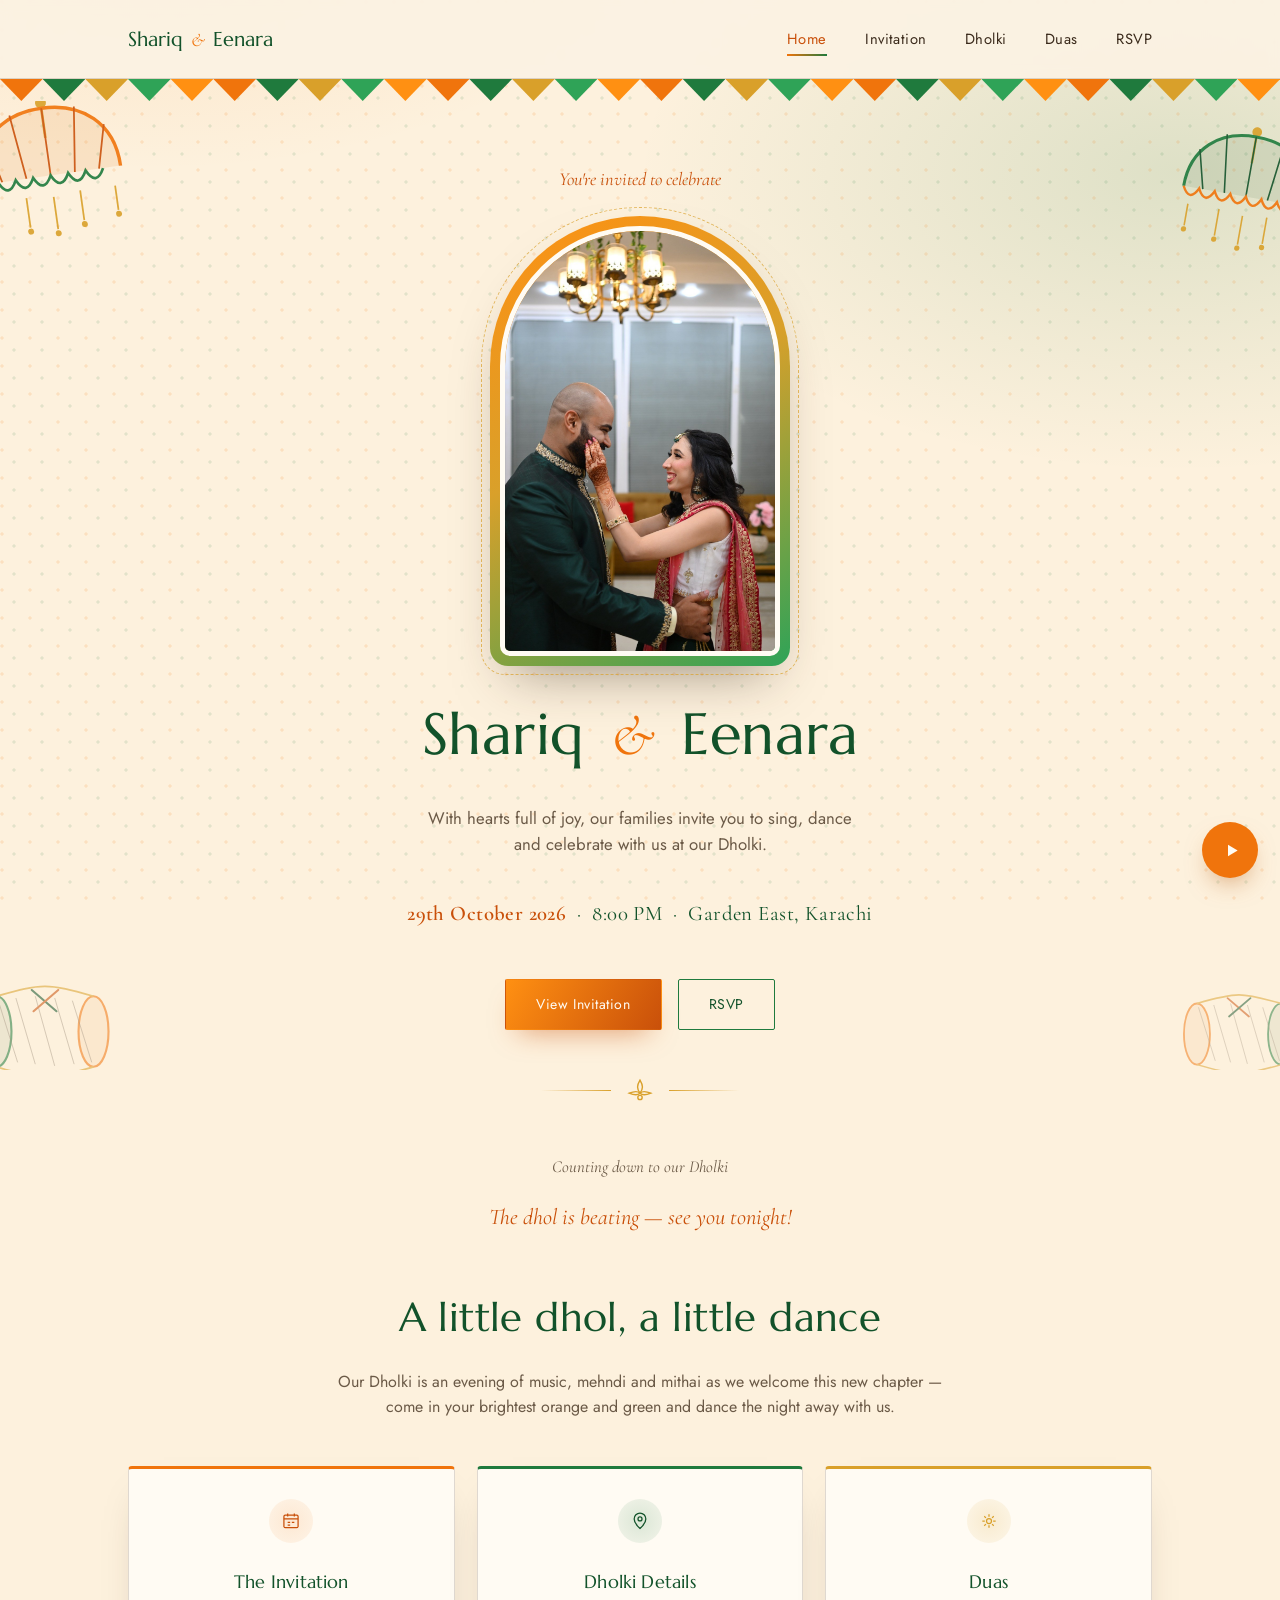
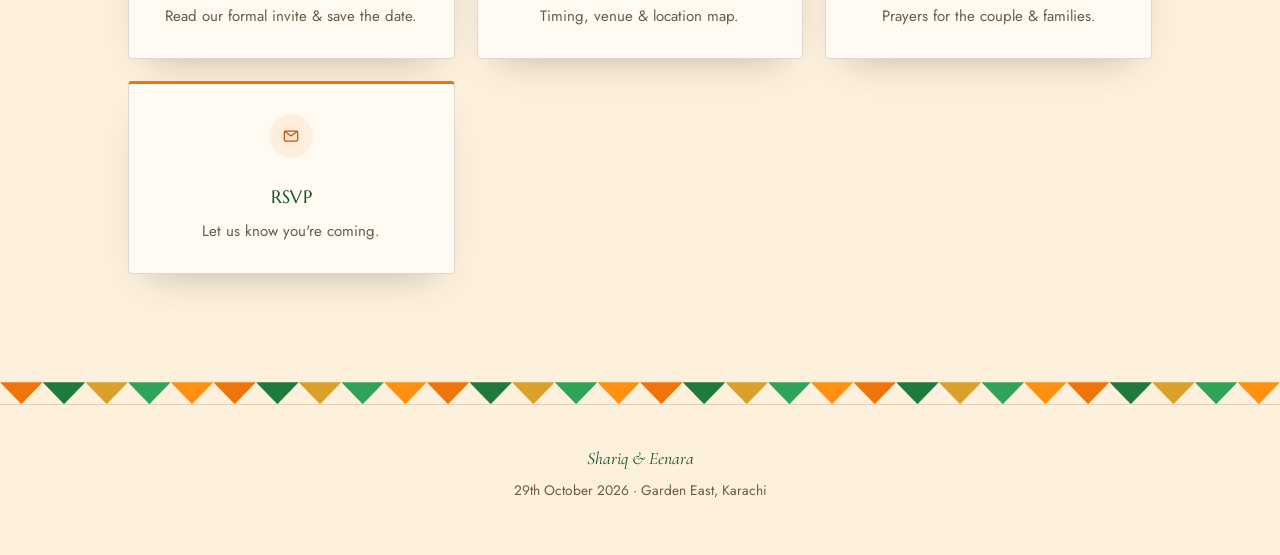
==== index.html @ 554d9900 "Add files via upload" ====
<!DOCTYPE html>
<html lang="en">
<head>
<meta charset="UTF-8">
<meta name="viewport" content="width=device-width, initial-scale=1.0">
<title>Shariq &amp; Eenara — Dholki</title>
<meta name="description" content="Join us for the Dholki of Shariq &amp; Eenara — 29th October 2026, Karachi.">
<link rel="stylesheet" href="css/style.css">
</head>
<body>
<div class="bg-texture"></div>

<header class="site-header">
  <div class="container">
    <a href="index.html" class="brand">Shariq <span class="amp">&amp;</span> Eenara</a>
    <nav>
      <ul class="nav-links" id="navLinks">
        <li><a href="index.html">Home</a></li>
        <li><a href="invitation.html">Invitation</a></li>
        <li><a href="dholki.html">Dholki</a></li>
        <li><a href="duas.html">Duas</a></li>
        <li><a href="rsvp.html">RSVP</a></li>
      </ul>
    </nav>
    <button class="nav-toggle" aria-label="Open menu" aria-expanded="false"><span></span><span></span><span></span></button>
  </div>
</header>
<div class="bunting" aria-hidden="true"></div>
<div class="nav-scrim"></div>

<section class="hero">
  <div class="container">

    <svg class="hero-motif umbrella-l" viewBox="0 0 140 170" fill="none" xmlns="http://www.w3.org/2000/svg" aria-hidden="true">
      <line x1="70" y1="10" x2="70" y2="34" stroke="var(--gold)" stroke-width="2"/>
      <circle cx="70" cy="8" r="4" fill="var(--gold)"/>
      <path d="M18 62 C18 30 40 12 70 12 C100 12 122 30 122 62" stroke="var(--marigold)" stroke-width="2.5" fill="rgba(224,123,28,0.14)"/>
      <path d="M70 12 L70 62 M46 14 L52 62 M94 14 L88 62 M26 30 L34 62 M114 30 L106 62" stroke="var(--marigold-deep)" stroke-width="1.3"/>
      <path d="M18 62 q6.5 13 13 0 q6.5 13 13 0 q6.5 13 13 0 q6.5 13 13 0 q6.5 13 13 0 q6.5 13 13 0 q6.5 13 13 0" stroke="var(--mehndi)" stroke-width="2" fill="none"/>
      <line x1="24" y1="76" x2="24" y2="94" stroke="var(--gold)" stroke-width="1.3"/><circle cx="24" cy="97" r="2.2" fill="var(--gold)"/>
      <line x1="50" y1="76" x2="50" y2="98" stroke="var(--gold)" stroke-width="1.3"/><circle cx="50" cy="101" r="2.2" fill="var(--gold)"/>
      <line x1="70" y1="78" x2="70" y2="102" stroke="var(--gold)" stroke-width="1.3"/><circle cx="70" cy="105" r="2.2" fill="var(--gold)"/>
      <line x1="90" y1="76" x2="90" y2="98" stroke="var(--gold)" stroke-width="1.3"/><circle cx="90" cy="101" r="2.2" fill="var(--gold)"/>
      <line x1="116" y1="76" x2="116" y2="94" stroke="var(--gold)" stroke-width="1.3"/><circle cx="116" cy="97" r="2.2" fill="var(--gold)"/>
    </svg>

    <svg class="hero-motif umbrella-r" viewBox="0 0 140 170" fill="none" xmlns="http://www.w3.org/2000/svg" aria-hidden="true">
      <line x1="70" y1="10" x2="70" y2="34" stroke="var(--gold)" stroke-width="2"/>
      <circle cx="70" cy="8" r="4" fill="var(--gold)"/>
      <path d="M18 62 C18 30 40 12 70 12 C100 12 122 30 122 62" stroke="var(--mehndi)" stroke-width="2.5" fill="rgba(55,98,58,0.12)"/>
      <path d="M70 12 L70 62 M46 14 L52 62 M94 14 L88 62 M26 30 L34 62 M114 30 L106 62" stroke="var(--mehndi-deep)" stroke-width="1.3"/>
      <path d="M18 62 q6.5 13 13 0 q6.5 13 13 0 q6.5 13 13 0 q6.5 13 13 0 q6.5 13 13 0 q6.5 13 13 0 q6.5 13 13 0" stroke="var(--marigold)" stroke-width="2" fill="none"/>
      <line x1="24" y1="76" x2="24" y2="94" stroke="var(--gold)" stroke-width="1.3"/><circle cx="24" cy="97" r="2.2" fill="var(--gold)"/>
      <line x1="50" y1="76" x2="50" y2="98" stroke="var(--gold)" stroke-width="1.3"/><circle cx="50" cy="101" r="2.2" fill="var(--gold)"/>
      <line x1="70" y1="78" x2="70" y2="102" stroke="var(--gold)" stroke-width="1.3"/><circle cx="70" cy="105" r="2.2" fill="var(--gold)"/>
      <line x1="90" y1="76" x2="90" y2="98" stroke="var(--gold)" stroke-width="1.3"/><circle cx="90" cy="101" r="2.2" fill="var(--gold)"/>
      <line x1="116" y1="76" x2="116" y2="94" stroke="var(--gold)" stroke-width="1.3"/><circle cx="116" cy="97" r="2.2" fill="var(--gold)"/>
    </svg>

    <svg class="hero-motif dhol-l" viewBox="0 0 170 110" fill="none" xmlns="http://www.w3.org/2000/svg" aria-hidden="true">
      <ellipse cx="30" cy="55" rx="17" ry="40" fill="rgba(55,98,58,0.14)" stroke="var(--mehndi)" stroke-width="2.4"/>
      <ellipse cx="140" cy="55" rx="17" ry="40" fill="rgba(224,123,28,0.14)" stroke="var(--marigold)" stroke-width="2.4"/>
      <path d="M30 15 C 82 0 88 0 140 15" stroke="var(--gold)" stroke-width="2"/>
      <path d="M30 95 C 82 110 88 110 140 95" stroke="var(--gold)" stroke-width="2"/>
      <path d="M32 20 L54 90 M52 17 L74 92 M74 15 L96 94 M96 17 L118 92 M116 20 L138 90" stroke="var(--ink-soft)" stroke-width="1" opacity="0.55"/>
      <line x1="70" y1="8" x2="98" y2="32" stroke="var(--mehndi-deep)" stroke-width="2.4" stroke-linecap="round"/>
      <line x1="100" y1="8" x2="72" y2="32" stroke="var(--marigold-deep)" stroke-width="2.4" stroke-linecap="round"/>
    </svg>

    <svg class="hero-motif dhol-r" viewBox="0 0 170 110" fill="none" xmlns="http://www.w3.org/2000/svg" aria-hidden="true">
      <ellipse cx="30" cy="55" rx="17" ry="40" fill="rgba(224,123,28,0.14)" stroke="var(--marigold)" stroke-width="2.4"/>
      <ellipse cx="140" cy="55" rx="17" ry="40" fill="rgba(55,98,58,0.14)" stroke="var(--mehndi)" stroke-width="2.4"/>
      <path d="M30 15 C 82 0 88 0 140 15" stroke="var(--gold)" stroke-width="2"/>
      <path d="M30 95 C 82 110 88 110 140 95" stroke="var(--gold)" stroke-width="2"/>
      <path d="M32 20 L54 90 M52 17 L74 92 M74 15 L96 94 M96 17 L118 92 M116 20 L138 90" stroke="var(--ink-soft)" stroke-width="1" opacity="0.55"/>
      <line x1="70" y1="8" x2="98" y2="32" stroke="var(--marigold-deep)" stroke-width="2.4" stroke-linecap="round"/>
      <line x1="100" y1="8" x2="72" y2="32" stroke="var(--mehndi-deep)" stroke-width="2.4" stroke-linecap="round"/>
    </svg>

    <div class="hero-inner">
      <span class="eyebrow">You're invited to celebrate</span>

      <div class="photo-frame">
        <div class="photo-inner">
          <img src="images/couple.jpg" alt="Shariq and Eenara">
        </div>
      </div>

      <h1>Shariq <span class="amp">&amp;</span> Eenara</h1>
      <p class="hero-sub">With hearts full of joy, our families invite you to sing, dance and celebrate with us at our Dholki.</p>
      <p class="hero-meta"><strong>29th October 2026</strong> &nbsp;&middot;&nbsp; 8:00 PM &nbsp;&middot;&nbsp; Garden East, Karachi</p>

      <div class="hero-actions">
        <a href="invitation.html" class="btn btn-primary">View Invitation</a>
        <a href="rsvp.html" class="btn btn-outline">RSVP</a>
      </div>
    </div>
  </div>
</section>

<div class="divider">
  <span class="line"></span>
  <svg viewBox="0 0 24 24" fill="none" stroke="currentColor" stroke-width="1.3" aria-hidden="true">
    <path d="M12 2 C 15 7 15 10 12 14 C 9 10 9 7 12 2 Z"/>
    <path d="M2 14 C 7 12 10 12 12 14 C 10 16 7 16 2 14 Z"/>
    <path d="M22 14 C 17 12 14 12 12 14 C 14 16 17 16 22 14 Z"/>
    <circle cx="12" cy="18" r="2"/>
  </svg>
  <span class="line right"></span>
</div>

<section class="countdown-wrap">
  <div class="container">
    <p class="countdown-label">Counting down to our Dholki</p>
    <div class="countdown">
      <div class="unit"><span class="num" data-unit="days">00</span><span class="unit-label">DAYS</span></div>
      <div class="unit"><span class="num" data-unit="hours">00</span><span class="unit-label">HOURS</span></div>
      <div class="unit"><span class="num" data-unit="mins">00</span><span class="unit-label">MINUTES</span></div>
      <div class="unit"><span class="num" data-unit="secs">00</span><span class="unit-label">SECONDS</span></div>
    </div>
    <p class="countdown-done-msg">The dhol is beating — see you tonight!</p>
  </div>
</section>

<section class="section-tight">
  <div class="container">
    <div class="section-head">
      <h2>A little dhol, a little dance</h2>
      <p>Our Dholki is an evening of music, mehndi and mithai as we welcome this new chapter — come in your brightest orange and green and dance the night away with us.</p>
    </div>

    <div class="info-grid">
      <a href="invitation.html" class="panel info-card" style="text-decoration:none;">
        <svg class="icon" viewBox="0 0 24 24" fill="none" stroke="currentColor" stroke-width="1.5"><rect x="3.5" y="5" width="17" height="15" rx="1.5"/><path d="M3.5 9.5h17M8 3v3.5M16 3v3.5"/><path d="M8 13.5h3M13 13.5h3M8 17h3"/></svg>
        <h3>The Invitation</h3>
        <p>Read our formal invite &amp; save the date.</p>
      </a>
      <a href="dholki.html" class="panel info-card" style="text-decoration:none;">
        <svg class="icon" viewBox="0 0 24 24" fill="none" stroke="currentColor" stroke-width="1.5"><path d="M12 21s-7-6.1-7-11.5A7 7 0 0 1 19 9.5C19 14.9 12 21 12 21Z"/><circle cx="12" cy="9.5" r="2.4"/></svg>
        <h3>Dholki Details</h3>
        <p>Timing, venue &amp; location map.</p>
      </a>
      <a href="duas.html" class="panel info-card" style="text-decoration:none;">
        <svg class="icon" viewBox="0 0 24 24" fill="none" stroke="currentColor" stroke-width="1.5"><path d="M12 4v3M12 17v3M4 12h3M17 12h3M6.3 6.3l2 2M15.7 15.7l2 2M17.7 6.3l-2 2M8.3 15.7l-2 2"/><circle cx="12" cy="12" r="3"/></svg>
        <h3>Duas</h3>
        <p>Prayers for the couple &amp; families.</p>
      </a>
      <a href="rsvp.html" class="panel info-card" style="text-decoration:none;">
        <svg class="icon" viewBox="0 0 24 24" fill="none" stroke="currentColor" stroke-width="1.5"><path d="m4 6 8 6 8-6"/><rect x="4" y="6" width="16" height="12" rx="1.5"/></svg>
        <h3>RSVP</h3>
        <p>Let us know you're coming.</p>
      </a>
    </div>
  </div>
</section>

<div class="bunting" aria-hidden="true"></div>
<footer class="site-footer">
  <div class="container">
    <div class="fname">Shariq &amp; Eenara</div>
    <p>29th October 2026 &middot; Garden East, Karachi</p>
  </div>
</footer>

<button class="music-toggle" aria-label="Play our song" type="button">
  <svg class="icon-play" viewBox="0 0 24 24" aria-hidden="true"><path d="M8 5.5v13l11-6.5-11-6.5Z" fill="currentColor"/></svg>
  <svg class="icon-pause" viewBox="0 0 24 24" aria-hidden="true"><rect x="6" y="5" width="4" height="14" rx="1" fill="currentColor"/><rect x="14" y="5" width="4" height="14" rx="1" fill="currentColor"/></svg>
  <span class="music-ring"></span>
</button>

<script src="js/main.js"></script>
<script src="js/music.js"></script>
</body>
</html>
---- css/style.css ----
/* ==========================================================================
   Shariq & Eenara — Dholki Invitation
   Design tokens
   ========================================================================== */

@import url('https://fonts.googleapis.com/css2?family=Marcellus&family=Cormorant+Garamond:wght@500;600;700&family=Jost:wght@300;400;500;600&display=swap');

:root{
  /* palette — marigold & mehndi, the two colors of a dholki */
  --cream:        #FDF1DD;
  --cream-deep:   #F7DFAF;
  --ivory:        #FFFBF3;
  --marigold:     #F0740C;
  --marigold-deep:#C9500A;
  --marigold-bright:#FF9012;
  --marigold-soft:#FBC26B;
  --mehndi:       #1F7A3D;
  --mehndi-deep:  #12522A;
  --mehndi-bright:#2FA357;
  --mehndi-soft:  #7FBB63;
  --gold:         #D9A02A;
  --ink:          #3A2A1B;
  --ink-soft:     #6B5A47;
  --line:         rgba(58,42,27,0.16);

  --bunting: var(--marigold), var(--mehndi), var(--gold), var(--mehndi-bright), var(--marigold-bright);

  --font-display: 'Marcellus', serif;
  --font-accent:  'Cormorant Garamond', serif;
  --font-body:    'Jost', sans-serif;

  --container: 1080px;
  --radius: 4px;
  --shadow-soft: 0 18px 40px -22px rgba(58,42,27,0.35);
}

*,*::before,*::after{ box-sizing:border-box; }
html{ scroll-behavior:smooth; }

body{
  margin:0;
  background:var(--cream);
  color:var(--ink);
  font-family:var(--font-body);
  font-weight:400;
  line-height:1.6;
  -webkit-font-smoothing:antialiased;
  overflow-x:hidden;
}

body.no-scroll{ overflow:hidden; }

img{ max-width:100%; display:block; }

a{ color:inherit; text-decoration:none; }

h1,h2,h3,h4{
  font-family:var(--font-display);
  font-weight:400;
  color:var(--mehndi-deep);
  margin:0 0 0.5em;
  letter-spacing:0.01em;
}

p{ margin:0 0 1em; }

.container{
  width:100%;
  max-width:var(--container);
  margin:0 auto;
  padding:0 28px;
}

@media (prefers-reduced-motion: reduce){
  *{ animation-duration:0.001ms !important; animation-iteration-count:1 !important; transition-duration:0.001ms !important; scroll-behavior:auto !important; }
}

/* background texture: warm gradient wash + two-tone dot grid */
body{
  background:
    radial-gradient(ellipse 900px 500px at 12% -6%, rgba(240,116,12,0.14), transparent 60%),
    radial-gradient(ellipse 900px 500px at 92% 8%, rgba(31,122,61,0.14), transparent 60%),
    var(--cream);
}

.bg-texture{
  position:fixed;
  inset:0;
  z-index:-1;
  pointer-events:none;
  background-image:
    radial-gradient(circle at 2px 2px, rgba(240,116,12,0.16) 1.5px, transparent 1.7px),
    radial-gradient(circle at 14px 14px, rgba(31,122,61,0.14) 1.5px, transparent 1.7px);
  background-size:28px 28px;
  opacity:0.85;
}

/* festive bunting strip — used under the header and above the footer */
.bunting{
  display:flex;
  width:100%;
  height:22px;
  overflow:hidden;
}
.bunting span{
  flex:1 1 0;
  height:22px;
  clip-path:polygon(0 0, 100% 0, 50% 100%);
}
.bunting span:nth-child(5n+1){ background:var(--marigold); }
.bunting span:nth-child(5n+2){ background:var(--mehndi); }
.bunting span:nth-child(5n+3){ background:var(--gold); }
.bunting span:nth-child(5n+4){ background:var(--mehndi-bright); }
.bunting span:nth-child(5n+5){ background:var(--marigold-bright); }

/* ==========================================================================
   Header / Nav
   ========================================================================== */

.site-header{
  position:sticky;
  top:0;
  z-index:100;
  background:rgba(251,242,227,0.92);
  backdrop-filter:blur(6px);
  border-bottom:1px solid var(--line);
}

.site-header .container{
  display:flex;
  align-items:center;
  justify-content:space-between;
  height:78px;
}

.brand{
  display:flex;
  align-items:baseline;
  gap:8px;
  font-family:var(--font-display);
  font-size:1.28rem;
  color:var(--mehndi-deep);
}
.brand .amp{
  color:var(--marigold);
  font-family:var(--font-accent);
  font-style:italic;
  font-size:1.15rem;
}

.nav-links{
  display:flex;
  align-items:center;
  gap:2.4rem;
  list-style:none;
  margin:0;
  padding:0;
}

.nav-links a{
  position:relative;
  font-size:0.92rem;
  letter-spacing:0.03em;
  color:var(--ink);
  padding:6px 0;
  transition:color .25s ease;
}
.nav-links a::after{
  content:"";
  position:absolute;
  left:0; right:0; bottom:0;
  height:2px;
  background:linear-gradient(90deg, var(--marigold), var(--mehndi));
  transform:scaleX(0);
  transform-origin:left;
  transition:transform .3s ease;
}
.nav-links a:hover,
.nav-links a.active{ color:var(--marigold-deep); }
.nav-links a:hover::after,
.nav-links a.active::after{ transform:scaleX(1); }

.nav-toggle{
  display:none;
  width:44px; height:44px;
  border:none;
  background:transparent;
  cursor:pointer;
  position:relative;
  z-index:210;
}
.nav-toggle span{
  position:absolute;
  left:10px; right:10px;
  height:2px;
  background:var(--mehndi-deep);
  transition:transform .35s ease, opacity .25s ease, top .35s ease;
}
.nav-toggle span:nth-child(1){ top:15px; }
.nav-toggle span:nth-child(2){ top:23px; }
.nav-toggle span:nth-child(3){ top:31px; }
.nav-toggle.open span:nth-child(1){ top:23px; transform:rotate(45deg); }
.nav-toggle.open span:nth-child(2){ opacity:0; }
.nav-toggle.open span:nth-child(3){ top:23px; transform:rotate(-135deg); }

.nav-scrim{
  position:fixed; inset:0;
  background:rgba(35,65,38,0.35);
  opacity:0;
  pointer-events:none;
  transition:opacity .35s ease;
  z-index:190;
}
.nav-scrim.show{ opacity:1; pointer-events:auto; }

@media (max-width:860px){
  .nav-toggle{ display:block; }
  .nav-links{
    position:fixed;
    top:0; right:0;
    height:100%;
    width:min(78vw,320px);
    background:var(--ivory);
    flex-direction:column;
    align-items:flex-start;
    justify-content:center;
    gap:1.9rem;
    padding:0 44px;
    transform:translateX(100%);
    transition:transform .4s cubic-bezier(.65,0,.35,1);
    box-shadow:-12px 0 40px -18px rgba(58,42,27,0.4);
    z-index:200;
  }
  .nav-links.open{ transform:translateX(0); }
  .nav-links a{ font-size:1.1rem; }
}

/* ==========================================================================
   Buttons
   ========================================================================== */

.btn{
  display:inline-flex;
  align-items:center;
  gap:10px;
  padding:13px 30px;
  border-radius:2px;
  font-family:var(--font-body);
  font-size:0.88rem;
  letter-spacing:0.04em;
  cursor:pointer;
  border:1px solid transparent;
  transition:transform .25s ease, box-shadow .25s ease, background .25s ease, color .25s ease;
}
.btn-primary{
  background:linear-gradient(120deg, var(--marigold-bright), var(--marigold-deep));
  color:var(--ivory);
  box-shadow:0 14px 28px -14px rgba(201,80,10,0.6);
}
.btn-primary:hover{ background:linear-gradient(120deg, var(--marigold), var(--marigold-deep)); transform:translateY(-2px); }
.btn-outline{
  background:transparent;
  border-color:var(--mehndi);
  color:var(--mehndi-deep);
}
.btn-outline:hover{ background:linear-gradient(120deg, var(--mehndi-bright), var(--mehndi-deep)); border-color:var(--mehndi-deep); color:var(--ivory); transform:translateY(-2px); }

/* ==========================================================================
   Hero (home)
   ========================================================================== */

.hero{
  position:relative;
  padding:64px 0 40px;
  overflow:hidden;
}

.hero-motif{
  position:absolute;
  opacity:0.9;
  pointer-events:none;
}
.hero-motif.umbrella-l{ top:-10px; left:-40px; width:190px; transform:rotate(-8deg); }
.hero-motif.umbrella-r{ top:20px; right:-46px; width:170px; transform:rotate(10deg); }
.hero-motif.dhol-l{ bottom:-10px; left:-30px; width:150px; opacity:0.55; }
.hero-motif.dhol-r{ bottom:-6px; right:-24px; width:130px; opacity:0.5; }

.hero-inner{
  position:relative;
  z-index:2;
  display:flex;
  flex-direction:column;
  align-items:center;
  text-align:center;
  gap:22px;
}

.eyebrow{
  font-family:var(--font-accent);
  font-style:italic;
  font-size:1.15rem;
  color:var(--marigold-deep);
}

.photo-frame{
  position:relative;
  width:min(300px, 72vw);
  aspect-ratio:2/3;
  border-radius:150px 150px 18px 18px;
  padding:10px;
  background:linear-gradient(150deg, var(--marigold-bright), var(--gold) 45%, var(--mehndi-bright));
  box-shadow:0 26px 54px -22px rgba(58,42,27,0.5);
}
.photo-frame::before{
  content:"";
  position:absolute;
  inset:-9px;
  border-radius:158px 158px 24px 24px;
  border:1.5px dashed var(--gold);
  opacity:0.7;
}
.photo-frame .photo-inner{
  width:100%; height:100%;
  border-radius:140px 140px 10px 10px;
  overflow:hidden;
  border:5px solid var(--ivory);
}
.photo-frame img{
  width:100%; height:100%;
  object-fit:cover;
  object-position:center 8%;
}

.hero h1{
  font-size:clamp(2.4rem, 6vw, 3.6rem);
  color:var(--mehndi-deep);
  margin:0;
}
.hero h1 .amp{
  display:inline-block;
  color:var(--marigold);
  font-family:var(--font-accent);
  font-style:italic;
  padding:0 0.15em;
}

.hero-sub{
  font-size:1.05rem;
  color:var(--ink-soft);
  max-width:440px;
}

.hero-meta{
  font-family:var(--font-accent);
  font-size:1.3rem;
  color:var(--mehndi-deep);
  letter-spacing:0.02em;
}
.hero-meta strong{ color:var(--marigold-deep); font-weight:600; }

.hero-actions{
  display:flex;
  gap:16px;
  flex-wrap:wrap;
  justify-content:center;
  margin-top:6px;
}

/* ==========================================================================
   Divider
   ========================================================================== */

.divider{
  display:flex;
  align-items:center;
  justify-content:center;
  gap:16px;
  padding:8px 0 44px;
  color:var(--gold);
}
.divider .line{
  height:1px;
  width:70px;
  background:linear-gradient(90deg, transparent, var(--gold));
}
.divider .line.right{ background:linear-gradient(90deg, var(--gold), transparent); }
.divider svg{ width:26px; height:26px; }

/* ==========================================================================
   Countdown
   ========================================================================== */

.countdown-wrap{ padding:6px 0 8px; }
.countdown-label{
  text-align:center;
  font-family:var(--font-accent);
  font-style:italic;
  font-size:1.05rem;
  color:var(--ink-soft);
  margin-bottom:18px;
}
.countdown{
  display:flex;
  justify-content:center;
  gap:16px;
  flex-wrap:wrap;
}
.countdown .unit{
  min-width:84px;
  padding:18px 10px 14px;
  background:var(--ivory);
  border:1px solid var(--line);
  border-top:4px solid var(--marigold);
  border-radius:var(--radius);
  text-align:center;
  box-shadow:var(--shadow-soft);
}
.countdown .unit:nth-child(2){ border-top-color:var(--mehndi); }
.countdown .unit:nth-child(3){ border-top-color:var(--gold); }
.countdown .unit:nth-child(4){ border-top-color:var(--mehndi-bright); }
.countdown .num{
  display:block;
  font-family:var(--font-display);
  font-size:2.1rem;
  color:var(--marigold-deep);
  line-height:1;
}
.countdown .unit-label{
  display:block;
  margin-top:8px;
  font-size:0.68rem;
  letter-spacing:0.12em;
  color:var(--mehndi-deep);
}
.countdown.is-done .unit .num::after{ content:""; }
.countdown-done-msg{
  display:none;
  text-align:center;
  font-family:var(--font-accent);
  font-style:italic;
  font-size:1.4rem;
  color:var(--marigold-deep);
}

/* ==========================================================================
   Section shells
   ========================================================================== */

.section{ padding:20px 0 84px; }
.section-tight{ padding:20px 0 56px; }
.section-head{
  text-align:center;
  max-width:620px;
  margin:0 auto 46px;
}
.section-head h2{ font-size:clamp(1.9rem,4vw,2.5rem); }
.section-head p{ color:var(--ink-soft); }

.panel{
  position:relative;
  background:var(--ivory);
  border:1px solid var(--line);
  border-top:3px solid var(--marigold);
  border-radius:var(--radius);
  box-shadow:var(--shadow-soft);
}
.panel:nth-of-type(3n+2){ border-top-color:var(--mehndi); }
.panel:nth-of-type(3n){ border-top-color:var(--gold); }

/* ==========================================================================
   Invitation page — card
   ========================================================================== */

.invite-card{
  position:relative;
  max-width:640px;
  margin:0 auto;
  padding:56px 40px 48px;
  text-align:center;
  background:var(--ivory);
  border:1px solid var(--line);
  box-shadow:var(--shadow-soft);
}
.invite-card::before{
  content:"";
  position:absolute;
  inset:14px;
  border:1px solid var(--gold);
  opacity:0.55;
  pointer-events:none;
}
.invite-card .corner{
  position:absolute;
  width:64px; height:64px;
  opacity:0.85;
}
.invite-card .corner.tl{ top:6px; left:6px; }
.invite-card .corner.tr{ top:6px; right:6px; transform:scaleX(-1); }
.invite-card .corner.bl{ bottom:6px; left:6px; transform:scaleY(-1); }
.invite-card .corner.br{ bottom:6px; right:6px; transform:scale(-1,-1); }

.invite-card .names{
  font-family:var(--font-display);
  font-size:clamp(1.9rem,4.4vw,2.6rem);
  color:var(--mehndi-deep);
  margin:14px 0 6px;
}
.invite-card .names .amp{
  color:var(--marigold);
  font-family:var(--font-accent);
  font-style:italic;
}
.invite-card .verse{
  font-family:var(--font-accent);
  font-style:italic;
  font-size:1.2rem;
  color:var(--ink-soft);
  max-width:440px;
  margin:0 auto 20px;
}
.invite-card .details{
  display:flex;
  flex-direction:column;
  gap:6px;
  font-size:1.02rem;
  color:var(--ink);
  margin:18px 0 8px;
}
.invite-card .details .em{
  font-family:var(--font-accent);
  font-size:1.35rem;
  color:var(--marigold-deep);
}

/* ==========================================================================
   Info grid (dholki page)
   ========================================================================== */

.info-grid{
  display:grid;
  grid-template-columns:repeat(3,1fr);
  gap:22px;
  margin-bottom:52px;
}
.info-grid--2{
  grid-template-columns:repeat(2,1fr);
  max-width:620px;
  margin-left:auto;
  margin-right:auto;
}
.info-card{
  padding:30px 24px;
  text-align:center;
}
.info-card .icon{
  width:44px; height:44px;
  padding:12px;
  margin:0 auto 16px;
  color:var(--marigold-deep);
  background:radial-gradient(circle, rgba(240,116,12,0.14), rgba(240,116,12,0.05));
  border-radius:50%;
}
.info-card:nth-of-type(3n+2) .icon{ color:var(--mehndi-deep); background:radial-gradient(circle, rgba(31,122,61,0.16), rgba(31,122,61,0.05)); }
.info-card:nth-of-type(3n) .icon{ color:var(--gold); background:radial-gradient(circle, rgba(217,160,42,0.18), rgba(217,160,42,0.05)); }
.info-card h3{ font-size:1.15rem; margin-bottom:8px; }
.info-card p{ color:var(--ink-soft); font-size:0.94rem; margin:0; }

.map-wrap{
  position:relative;
  padding:10px;
  background:var(--ivory);
  border:1px solid var(--line);
  box-shadow:var(--shadow-soft);
}
.map-wrap iframe{
  width:100%;
  height:380px;
  border:0;
  display:block;
}
.map-caption{
  display:flex;
  align-items:center;
  justify-content:space-between;
  gap:16px;
  flex-wrap:wrap;
  padding:16px 6px 4px;
}
.map-caption address{ font-style:normal; color:var(--ink-soft); }

.dress-row{
  display:flex;
  align-items:center;
  justify-content:center;
  gap:14px;
  margin-top:10px;
}
.swatch{
  width:34px; height:34px;
  border-radius:50%;
  border:3px solid var(--ivory);
  box-shadow:0 0 0 1px var(--line);
}

/* ==========================================================================
   Duas page
   ========================================================================== */

.dua-list{
  display:flex;
  flex-direction:column;
  gap:28px;
}
.dua-card{
  padding:34px 34px 30px;
  position:relative;
  border-left:4px solid var(--marigold-soft);
}
.dua-card:nth-of-type(2){ border-left-color:var(--mehndi-soft); }
.dua-card:nth-of-type(3){ border-left-color:var(--gold); }
.dua-card:nth-of-type(4){ border-left-color:var(--mehndi-bright); }
.dua-card .dua-tag{
  font-family:var(--font-accent);
  font-style:italic;
  color:var(--marigold-deep);
  font-size:1.05rem;
  margin-bottom:10px;
}
.dua-card .arabic{
  font-family:var(--font-display);
  font-size:1.5rem;
  color:var(--mehndi-deep);
  line-height:1.9;
  margin-bottom:12px;
  direction:rtl;
}
.dua-card .translit{
  font-style:italic;
  color:var(--ink-soft);
  margin-bottom:10px;
}
.dua-card .meaning{ margin:0; color:var(--ink); }

/* ==========================================================================
   RSVP page
   ========================================================================== */

.contact-grid{
  display:grid;
  grid-template-columns:repeat(3,1fr);
  gap:22px;
  margin-bottom:56px;
}
.contact-card{
  padding:30px 22px;
  text-align:center;
}
.contact-card .avatar{
  width:56px; height:56px;
  margin:0 auto 14px;
  border-radius:50%;
  display:flex;
  align-items:center;
  justify-content:center;
  font-family:var(--font-display);
  font-size:1.4rem;
  color:var(--ivory);
  background:linear-gradient(135deg, var(--marigold-bright), var(--marigold-deep));
}
.contact-card:nth-of-type(2) .avatar{ background:linear-gradient(135deg, var(--mehndi-bright), var(--mehndi-deep)); }
.contact-card:nth-of-type(3) .avatar{ background:linear-gradient(135deg, var(--gold), var(--marigold-deep)); }
.contact-card .role{
  font-family:var(--font-accent);
  font-style:italic;
  color:var(--marigold-deep);
  font-size:1rem;
  margin-bottom:6px;
}
.contact-card .name{ font-size:1.2rem; margin-bottom:10px; color:var(--mehndi-deep); font-family:var(--font-display); }
.contact-card a.phone{
  display:inline-flex;
  align-items:center;
  gap:8px;
  font-size:0.98rem;
  color:var(--ink);
  border-bottom:1px solid var(--line);
  padding-bottom:2px;
  transition:color .2s ease, border-color .2s ease;
}
.contact-card a.phone:hover{ color:var(--marigold-deep); border-color:var(--marigold-deep); }

.contact-links{
  display:flex;
  flex-direction:column;
  align-items:center;
  gap:12px;
  margin-top:4px;
}
.contact-card a.whatsapp{
  display:inline-flex;
  align-items:center;
  gap:8px;
  padding:9px 18px;
  border-radius:20px;
  font-size:0.9rem;
  color:var(--ivory);
  background:linear-gradient(120deg, var(--mehndi-bright), var(--mehndi-deep));
  transition:transform .2s ease, box-shadow .2s ease;
}
.contact-card a.whatsapp:hover{ transform:translateY(-2px); box-shadow:0 10px 20px -10px rgba(18,82,42,0.6); }

/* ==========================================================================
   Music toggle
   ========================================================================== */

.music-toggle{
  position:fixed;
  right:22px;
  bottom:22px;
  width:56px; height:56px;
  border-radius:50%;
  background:var(--marigold);
  border:none;
  color:var(--ivory);
  display:flex;
  align-items:center;
  justify-content:center;
  cursor:pointer;
  box-shadow:0 12px 26px -10px rgba(184,91,15,0.6);
  z-index:150;
  transition:transform .25s ease, background .25s ease;
}
.music-toggle:hover{ transform:scale(1.07); background:var(--marigold-deep); }
.music-toggle svg{ width:21px; height:21px; }
.music-toggle .icon-play{ margin-left:3px; }
.music-toggle .icon-pause{ display:none; }
.music-toggle.playing .icon-play{ display:none; }
.music-toggle.playing .icon-pause{ display:block; }

.music-toggle .music-ring{
  position:absolute;
  inset:-6px;
  border-radius:50%;
  border:1.5px solid var(--marigold);
  opacity:0;
}
.music-toggle.playing .music-ring{
  animation:musicPulse 1.8s ease-out infinite;
}
@keyframes musicPulse{
  0%{ opacity:0.55; transform:scale(0.9); }
  100%{ opacity:0; transform:scale(1.25); }
}

/* ==========================================================================
   Footer
   ========================================================================== */

.site-footer{
  padding:40px 0;
  text-align:center;
  color:var(--ink-soft);
  font-size:0.86rem;
  border-top:1px solid var(--line);
}
.site-footer .fname{
  font-family:var(--font-accent);
  font-style:italic;
  font-size:1.1rem;
  color:var(--mehndi-deep);
  margin-bottom:6px;
}

/* ==========================================================================
   Page hero (inner pages)
   ========================================================================== */

.page-hero{
  padding:52px 0 20px;
  text-align:center;
  background:
    radial-gradient(ellipse 700px 260px at 18% 0%, rgba(240,116,12,0.12), transparent 65%),
    radial-gradient(ellipse 700px 260px at 82% 0%, rgba(31,122,61,0.12), transparent 65%);
}
.page-hero .eyebrow{ display:block; margin-bottom:8px; }
.page-hero h1{ font-size:clamp(2.1rem,5vw,2.9rem); }

/* ==========================================================================
   Responsive
   ========================================================================== */

@media (max-width:760px){
  .info-grid{ grid-template-columns:1fr; }
  .contact-grid{ grid-template-columns:1fr; }
  .hero-motif.umbrella-l{ width:120px; }
  .hero-motif.umbrella-r{ width:110px; }
  .hero-motif.dhol-l{ width:100px; }
  .hero-motif.dhol-r{ width:90px; }
  .countdown .unit{ min-width:70px; padding:14px 6px 10px; }
  .countdown .num{ font-size:1.6rem; }
  .invite-card{ padding:44px 22px 36px; }
  .map-wrap iframe{ height:280px; }
}

@media (max-width:420px){
  .countdown{ gap:10px; }
  .countdown .unit{ min-width:64px; }
}
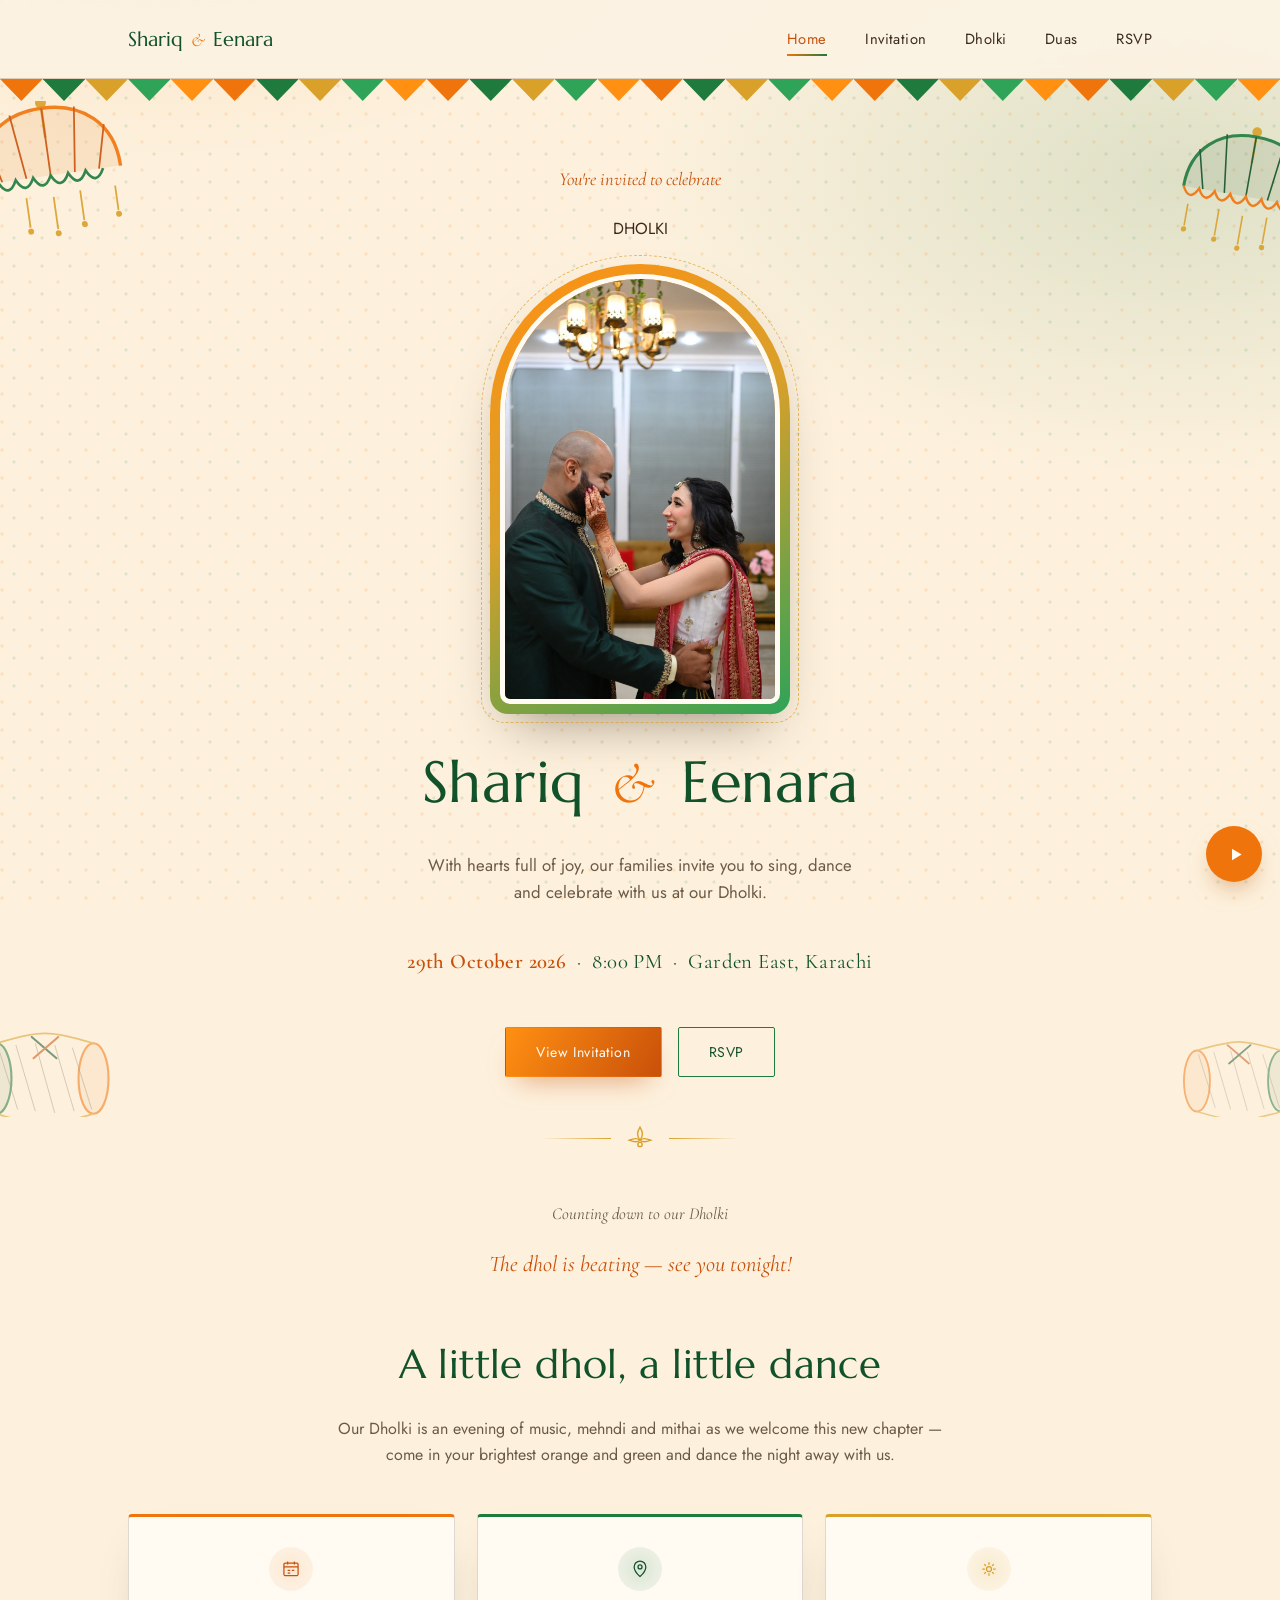
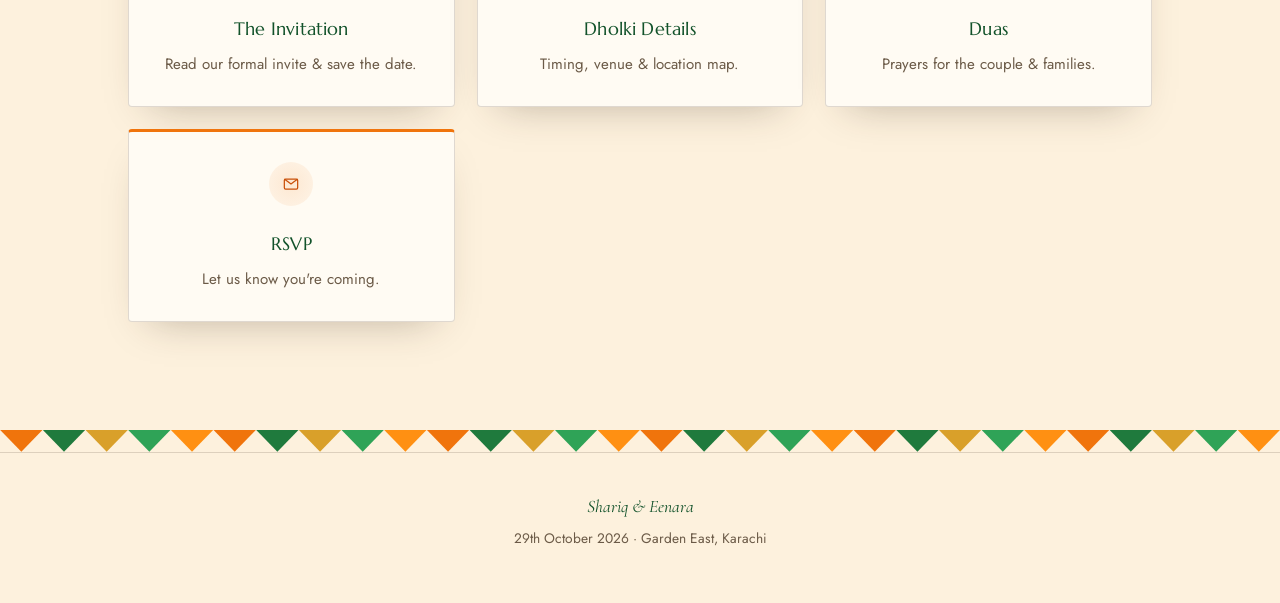
==== commit ba70a0e5: "Update index.html" ====
--- a/index.html
+++ b/index.html
@@ -78,9 +78,10 @@
     </svg>
 
     <div class="hero-inner">
-      <span class="eyebrow">You're invited to celebrate</span>
+  <span class="eyebrow">You're invited to celebrate</span>
+  <span class="event-tag">DHOLKI</span>
 
-      <div class="photo-frame">
+  <div class="photo-frame">
         <div class="photo-inner">
           <img src="images/couple.jpg" alt="Shariq and Eenara">
         </div>
--- a/css/style.css
+++ b/css/style.css
@@ -121,9 +121,16 @@
   position:sticky;
   top:0;
   z-index:100;
+  border-bottom:1px solid var(--line);
+}
+.site-header::before{
+  content:"";
+  position:absolute;
+  inset:0;
   background:rgba(251,242,227,0.92);
   backdrop-filter:blur(6px);
-  border-bottom:1px solid var(--line);
+  -webkit-backdrop-filter:blur(6px); /* Safari/iOS support */
+  z-index:-1;
 }
 
 .site-header .container{
@@ -218,14 +225,16 @@
   .nav-links{
     position:fixed;
     top:0; right:0;
-    height:100%;
+    height:100vh;
+    height:100dvh; /* real viewport height on mobile browsers */
     width:min(78vw,320px);
     background:var(--ivory);
     flex-direction:column;
     align-items:flex-start;
     justify-content:center;
     gap:1.9rem;
-    padding:0 44px;
+    padding:calc(env(safe-area-inset-top) + 20px) 44px calc(env(safe-area-inset-bottom) + 20px);
+    overflow-y:auto;
     transform:translateX(100%);
     transition:transform .4s cubic-bezier(.65,0,.35,1);
     box-shadow:-12px 0 40px -18px rgba(58,42,27,0.4);
@@ -715,8 +724,8 @@
 
 .music-toggle{
   position:fixed;
-  right:22px;
-  bottom:22px;
+  right:calc(18px + env(safe-area-inset-right, 0px));
+  bottom:calc(18px + env(safe-area-inset-bottom, 0px));
   width:56px; height:56px;
   border-radius:50%;
   background:var(--marigold);
@@ -806,3 +815,11 @@
   .countdown{ gap:10px; }
   .countdown .unit{ min-width:64px; }
 }
+@media (max-width:420px){
+  .music-toggle{
+    width:50px; height:50px;
+    right:calc(14px + env(safe-area-inset-right, 0px));
+    bottom:calc(14px + env(safe-area-inset-bottom, 0px));
+  }
+  .music-toggle svg{ width:19px; height:19px; }
+}
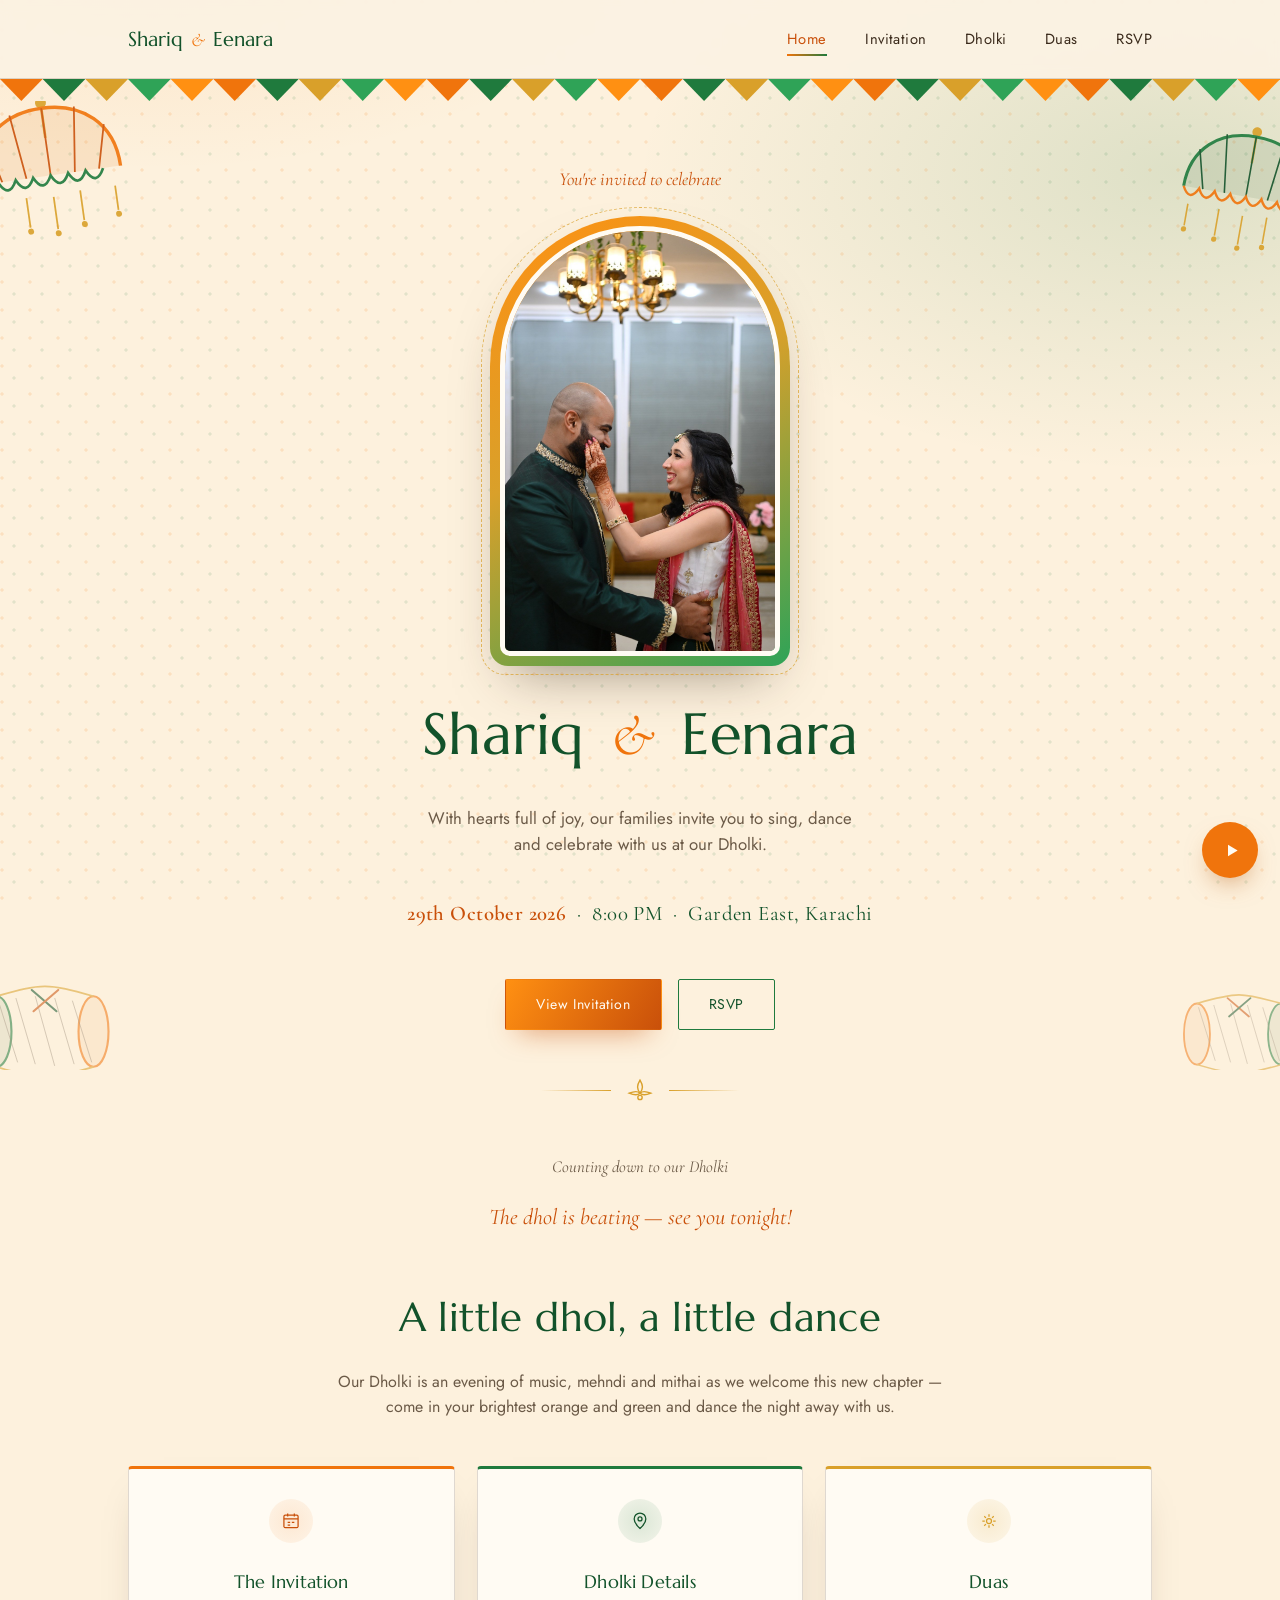
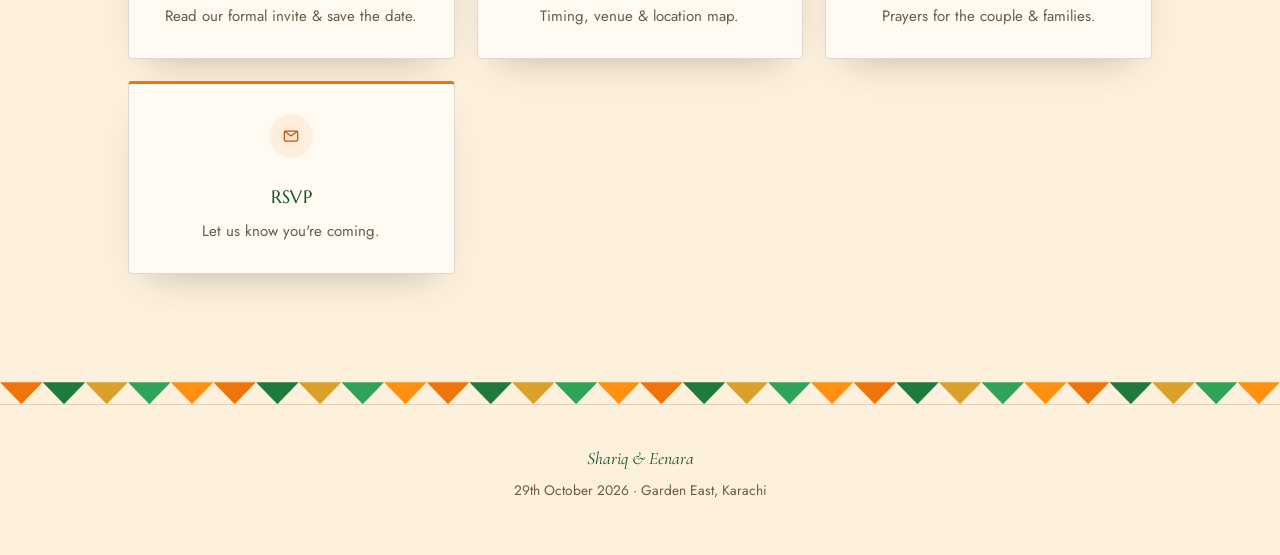
==== commit f5c205f1: "Add files via upload" ====
--- a/index.html
+++ b/index.html
@@ -13,8 +13,8 @@
 <header class="site-header">
   <div class="container">
     <a href="index.html" class="brand">Shariq <span class="amp">&amp;</span> Eenara</a>
-    <nav>
-      <ul class="nav-links" id="navLinks">
+    <nav class="desktop-nav">
+      <ul class="nav-links">
         <li><a href="index.html">Home</a></li>
         <li><a href="invitation.html">Invitation</a></li>
         <li><a href="dholki.html">Dholki</a></li>
@@ -26,7 +26,17 @@
   </div>
 </header>
 <div class="bunting" aria-hidden="true"></div>
-<div class="nav-scrim"></div>
+
+<div class="mobile-menu" id="mobileMenu">
+  <button class="mobile-menu-close" aria-label="Close menu" type="button">&times;</button>
+  <ul class="mobile-menu-links">
+    <li><a href="index.html">Home</a></li>
+    <li><a href="invitation.html">Invitation</a></li>
+    <li><a href="dholki.html">Dholki</a></li>
+    <li><a href="duas.html">Duas</a></li>
+    <li><a href="rsvp.html">RSVP</a></li>
+  </ul>
+</div>
 
 <section class="hero">
   <div class="container">
@@ -78,10 +88,9 @@
     </svg>
 
     <div class="hero-inner">
-  <span class="eyebrow">You're invited to celebrate</span>
-  <span class="event-tag">DHOLKI</span>
+      <span class="eyebrow">You're invited to celebrate</span>
 
-  <div class="photo-frame">
+      <div class="photo-frame">
         <div class="photo-inner">
           <img src="images/couple.jpg" alt="Shariq and Eenara">
         </div>
--- a/css/style.css
+++ b/css/style.css
@@ -121,16 +121,9 @@
   position:sticky;
   top:0;
   z-index:100;
-  border-bottom:1px solid var(--line);
-}
-.site-header::before{
-  content:"";
-  position:absolute;
-  inset:0;
   background:rgba(251,242,227,0.92);
   backdrop-filter:blur(6px);
-  -webkit-backdrop-filter:blur(6px); /* Safari/iOS support */
-  z-index:-1;
+  border-bottom:1px solid var(--line);
 }
 
 .site-header .container{
@@ -187,6 +180,10 @@
 .nav-links a:hover::after,
 .nav-links a.active::after{ transform:scaleX(1); }
 
+@media (max-width:860px){
+  .desktop-nav{ display:none; }
+}
+
 .nav-toggle{
   display:none;
   width:44px; height:44px;
@@ -208,40 +205,73 @@
 .nav-toggle span:nth-child(3){ top:31px; }
 .nav-toggle.open span:nth-child(1){ top:23px; transform:rotate(45deg); }
 .nav-toggle.open span:nth-child(2){ opacity:0; }
-.nav-toggle.open span:nth-child(3){ top:23px; transform:rotate(-135deg); }
-
-.nav-scrim{
-  position:fixed; inset:0;
-  background:rgba(35,65,38,0.35);
-  opacity:0;
-  pointer-events:none;
-  transition:opacity .35s ease;
-  z-index:190;
-}
-.nav-scrim.show{ opacity:1; pointer-events:auto; }
+.nav-toggle.open span:nth-child(3){ top:23px; transform:rotate(-45deg); }
 
 @media (max-width:860px){
   .nav-toggle{ display:block; }
-  .nav-links{
-    position:fixed;
-    top:0; right:0;
-    height:100vh;
-    height:100dvh; /* real viewport height on mobile browsers */
-    width:min(78vw,320px);
-    background:var(--ivory);
-    flex-direction:column;
-    align-items:flex-start;
-    justify-content:center;
-    gap:1.9rem;
-    padding:calc(env(safe-area-inset-top) + 20px) 44px calc(env(safe-area-inset-bottom) + 20px);
-    overflow-y:auto;
-    transform:translateX(100%);
-    transition:transform .4s cubic-bezier(.65,0,.35,1);
-    box-shadow:-12px 0 40px -18px rgba(58,42,27,0.4);
-    z-index:200;
-  }
-  .nav-links.open{ transform:translateX(0); }
-  .nav-links a{ font-size:1.1rem; }
+}
+
+/* ==========================================================================
+   Mobile menu — a simple full-screen overlay, not nested inside the header.
+   Lives as a direct child of <body> so it always sits above everything
+   else with no stacking-context surprises.
+   ========================================================================== */
+
+.mobile-menu{
+  position:fixed;
+  inset:0;
+  z-index:9999;
+  background:var(--ivory);
+  display:flex;
+  flex-direction:column;
+  align-items:center;
+  justify-content:center;
+  gap:2.2rem;
+  opacity:0;
+  visibility:hidden;
+  transform:translateY(-12px);
+  transition:opacity .3s ease, transform .3s ease, visibility 0s linear .3s;
+}
+.mobile-menu.open{
+  opacity:1;
+  visibility:visible;
+  transform:translateY(0);
+  transition:opacity .3s ease, transform .3s ease, visibility 0s linear 0s;
+}
+
+.mobile-menu-close{
+  position:absolute;
+  top:calc(16px + env(safe-area-inset-top, 0px));
+  right:calc(18px + env(safe-area-inset-right, 0px));
+  width:48px; height:48px;
+  border:none;
+  background:transparent;
+  color:var(--mehndi-deep);
+  font-size:2.1rem;
+  line-height:1;
+  cursor:pointer;
+}
+
+.mobile-menu-links{
+  list-style:none;
+  margin:0;
+  padding:0;
+  display:flex;
+  flex-direction:column;
+  align-items:center;
+  gap:1.7rem;
+}
+.mobile-menu-links a{
+  font-family:var(--font-display);
+  font-size:1.55rem;
+  color:var(--ink);
+  padding:6px 4px;
+}
+.mobile-menu-links a:hover,
+.mobile-menu-links a.active{ color:var(--marigold-deep); }
+
+@media (min-width:861px){
+  .mobile-menu{ display:none; }
 }
 
 /* ==========================================================================
@@ -724,8 +754,8 @@
 
 .music-toggle{
   position:fixed;
-  right:calc(18px + env(safe-area-inset-right, 0px));
-  bottom:calc(18px + env(safe-area-inset-bottom, 0px));
+  right:22px;
+  bottom:22px;
   width:56px; height:56px;
   border-radius:50%;
   background:var(--marigold);
@@ -815,11 +845,3 @@
   .countdown{ gap:10px; }
   .countdown .unit{ min-width:64px; }
 }
-@media (max-width:420px){
-  .music-toggle{
-    width:50px; height:50px;
-    right:calc(14px + env(safe-area-inset-right, 0px));
-    bottom:calc(14px + env(safe-area-inset-bottom, 0px));
-  }
-  .music-toggle svg{ width:19px; height:19px; }
-}
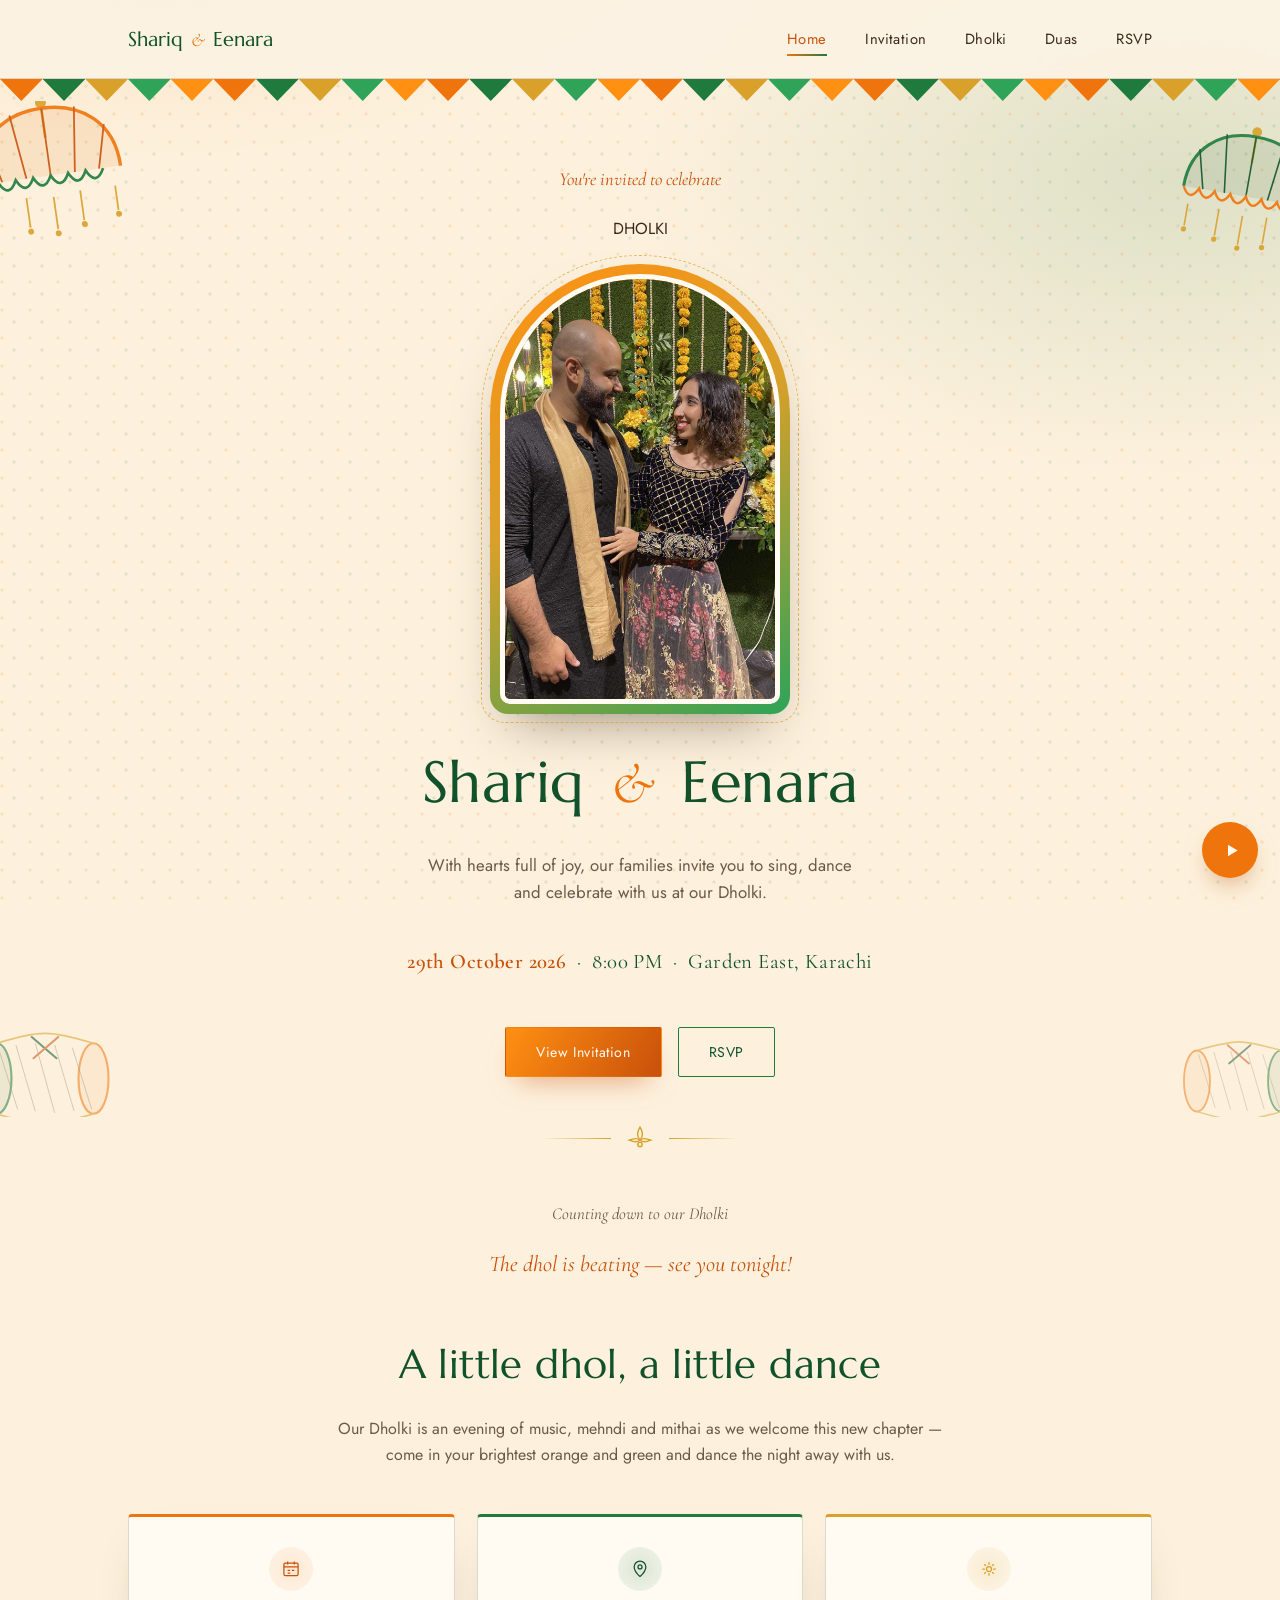
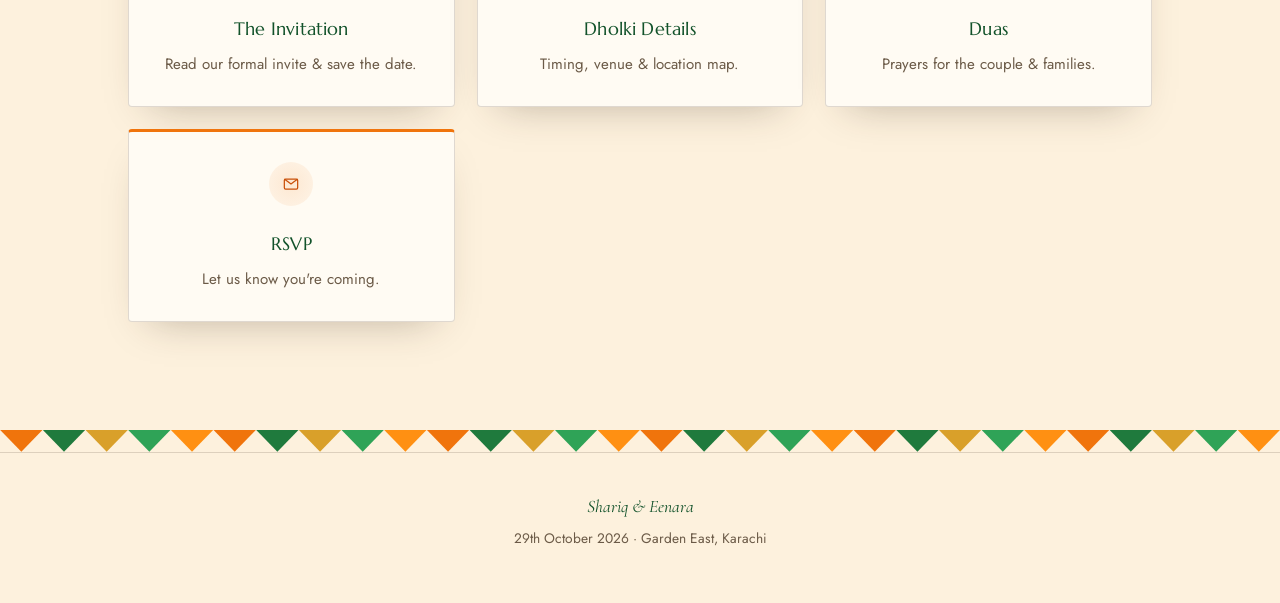
==== commit 9e2b9431: "Update index.html" ====
--- a/index.html
+++ b/index.html
@@ -88,9 +88,10 @@
     </svg>
 
     <div class="hero-inner">
-      <span class="eyebrow">You're invited to celebrate</span>
+  <span class="eyebrow">You're invited to celebrate</span>
+  <span class="event-tag">DHOLKI</span>
 
-      <div class="photo-frame">
+  <div class="photo-frame">
         <div class="photo-inner">
           <img src="images/couple.jpg" alt="Shariq and Eenara">
         </div>
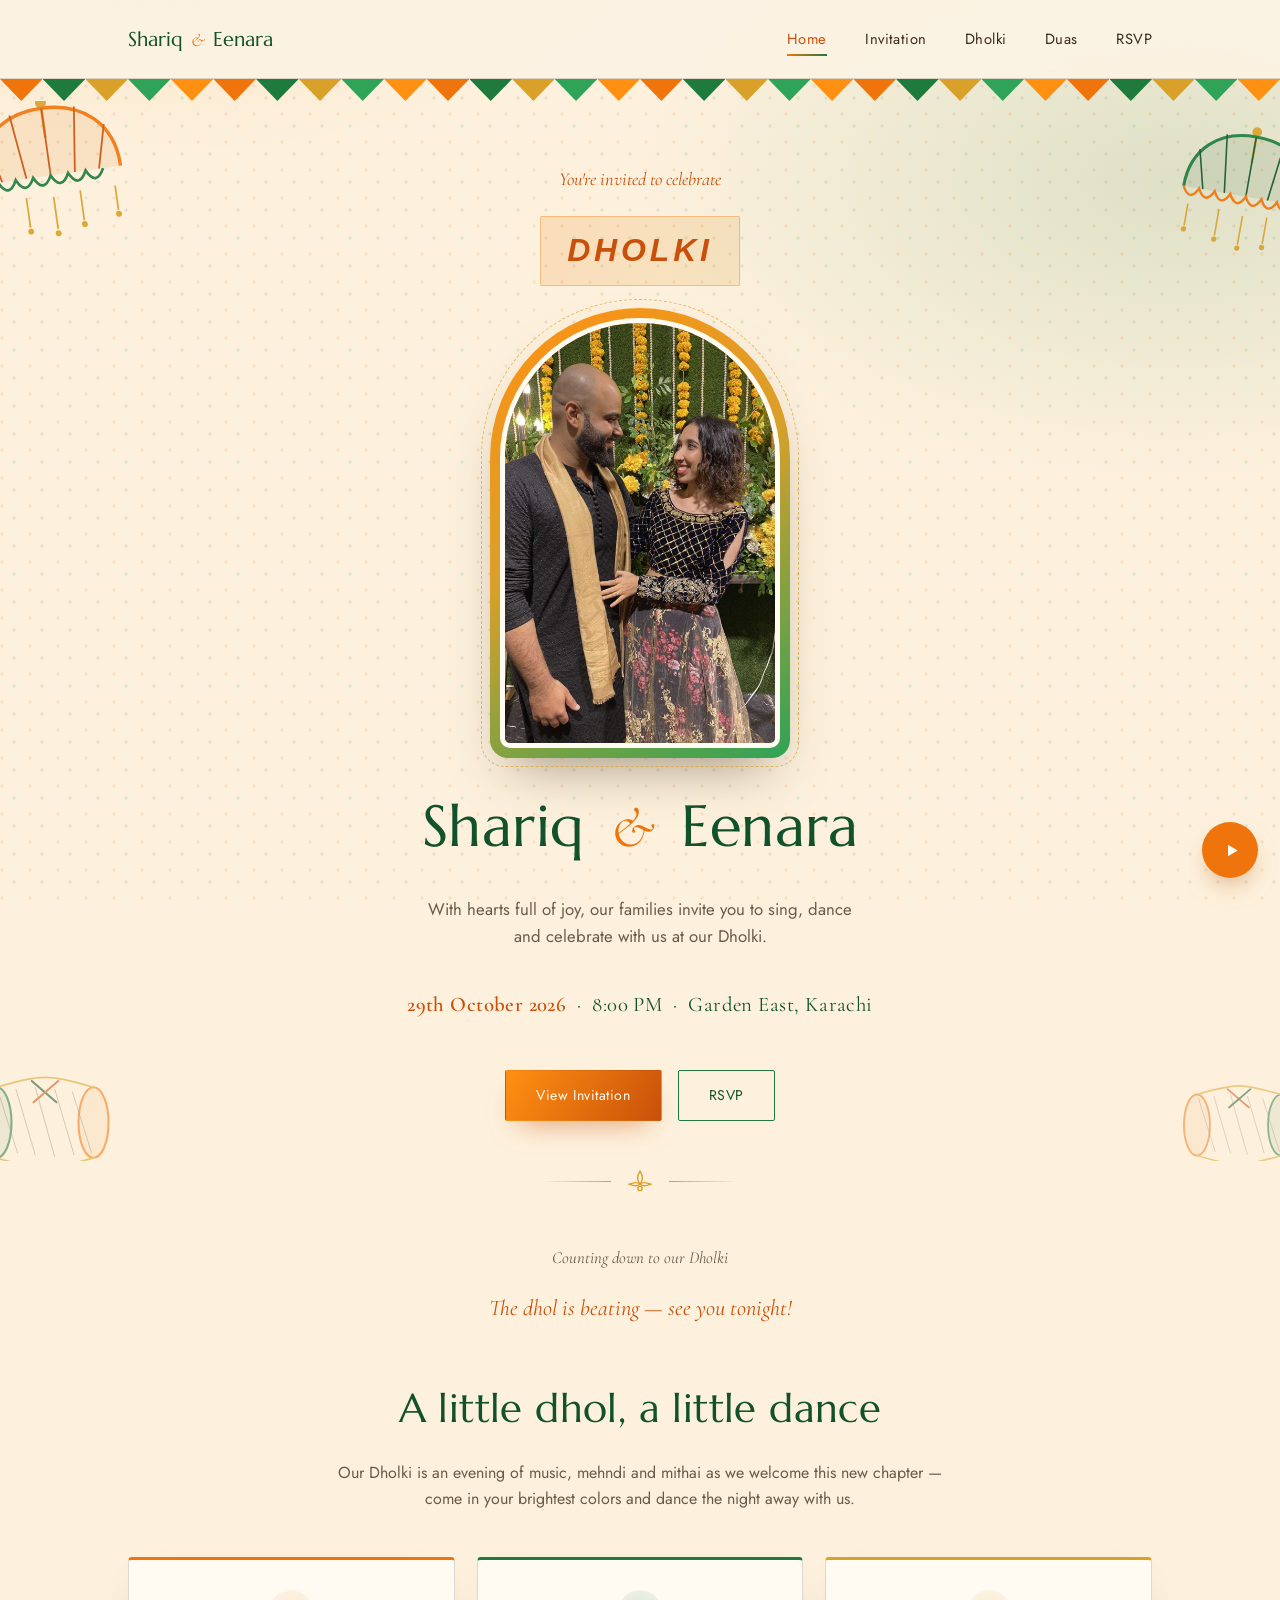
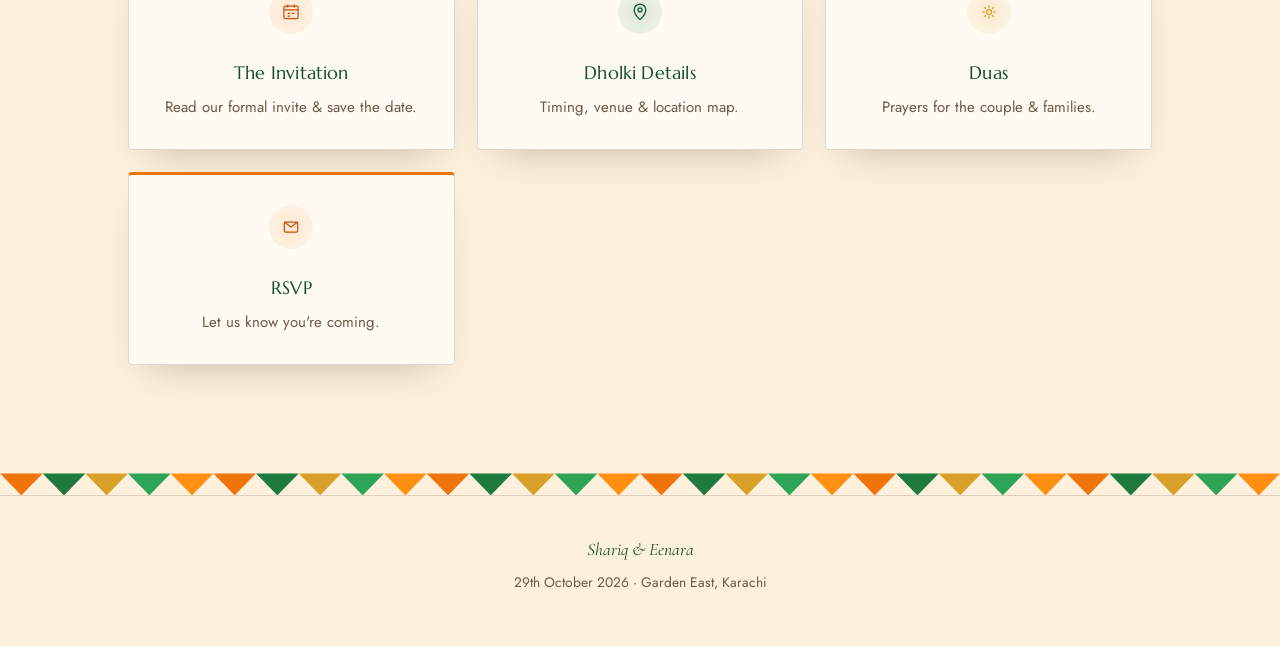
==== commit ed8b39e4: "Update description color reference in index.html" ====
--- a/index.html
+++ b/index.html
@@ -137,7 +137,7 @@
   <div class="container">
     <div class="section-head">
       <h2>A little dhol, a little dance</h2>
-      <p>Our Dholki is an evening of music, mehndi and mithai as we welcome this new chapter — come in your brightest orange and green and dance the night away with us.</p>
+      <p>Our Dholki is an evening of music, mehndi and mithai as we welcome this new chapter — come in your brightest colors and dance the night away with us.</p>
     </div>
 
     <div class="info-grid">
--- a/css/style.css
+++ b/css/style.css
@@ -333,7 +333,29 @@
   text-align:center;
   gap:22px;
 }
-
+.event-tag{
+  display:inline-block;
+  font-family:var(--font-body);
+  font-weight:600;
+  font-style:italic;
+  font-size:2rem;
+  letter-spacing:0.12em;
+  color:var(--marigold-deep);
+  background:linear-gradient(120deg, rgba(240,116,12,0.16), rgba(217,160,42,0.16));
+  padding:8px 26px;
+  border-radius:2px;
+  border:1px solid rgba(240,116,12,0.35);
+}
+
+@media (max-width:480px){
+  .event-tag{
+    font-size:2.1rem;
+    font-weight:700;
+    letter-spacing:0.06em;
+    padding:10px 26px;
+    background:linear-gradient(120deg, rgba(240,116,12,0.24), rgba(217,160,42,0.24));
+  }
+}
 .eyebrow{
   font-family:var(--font-accent);
   font-style:italic;
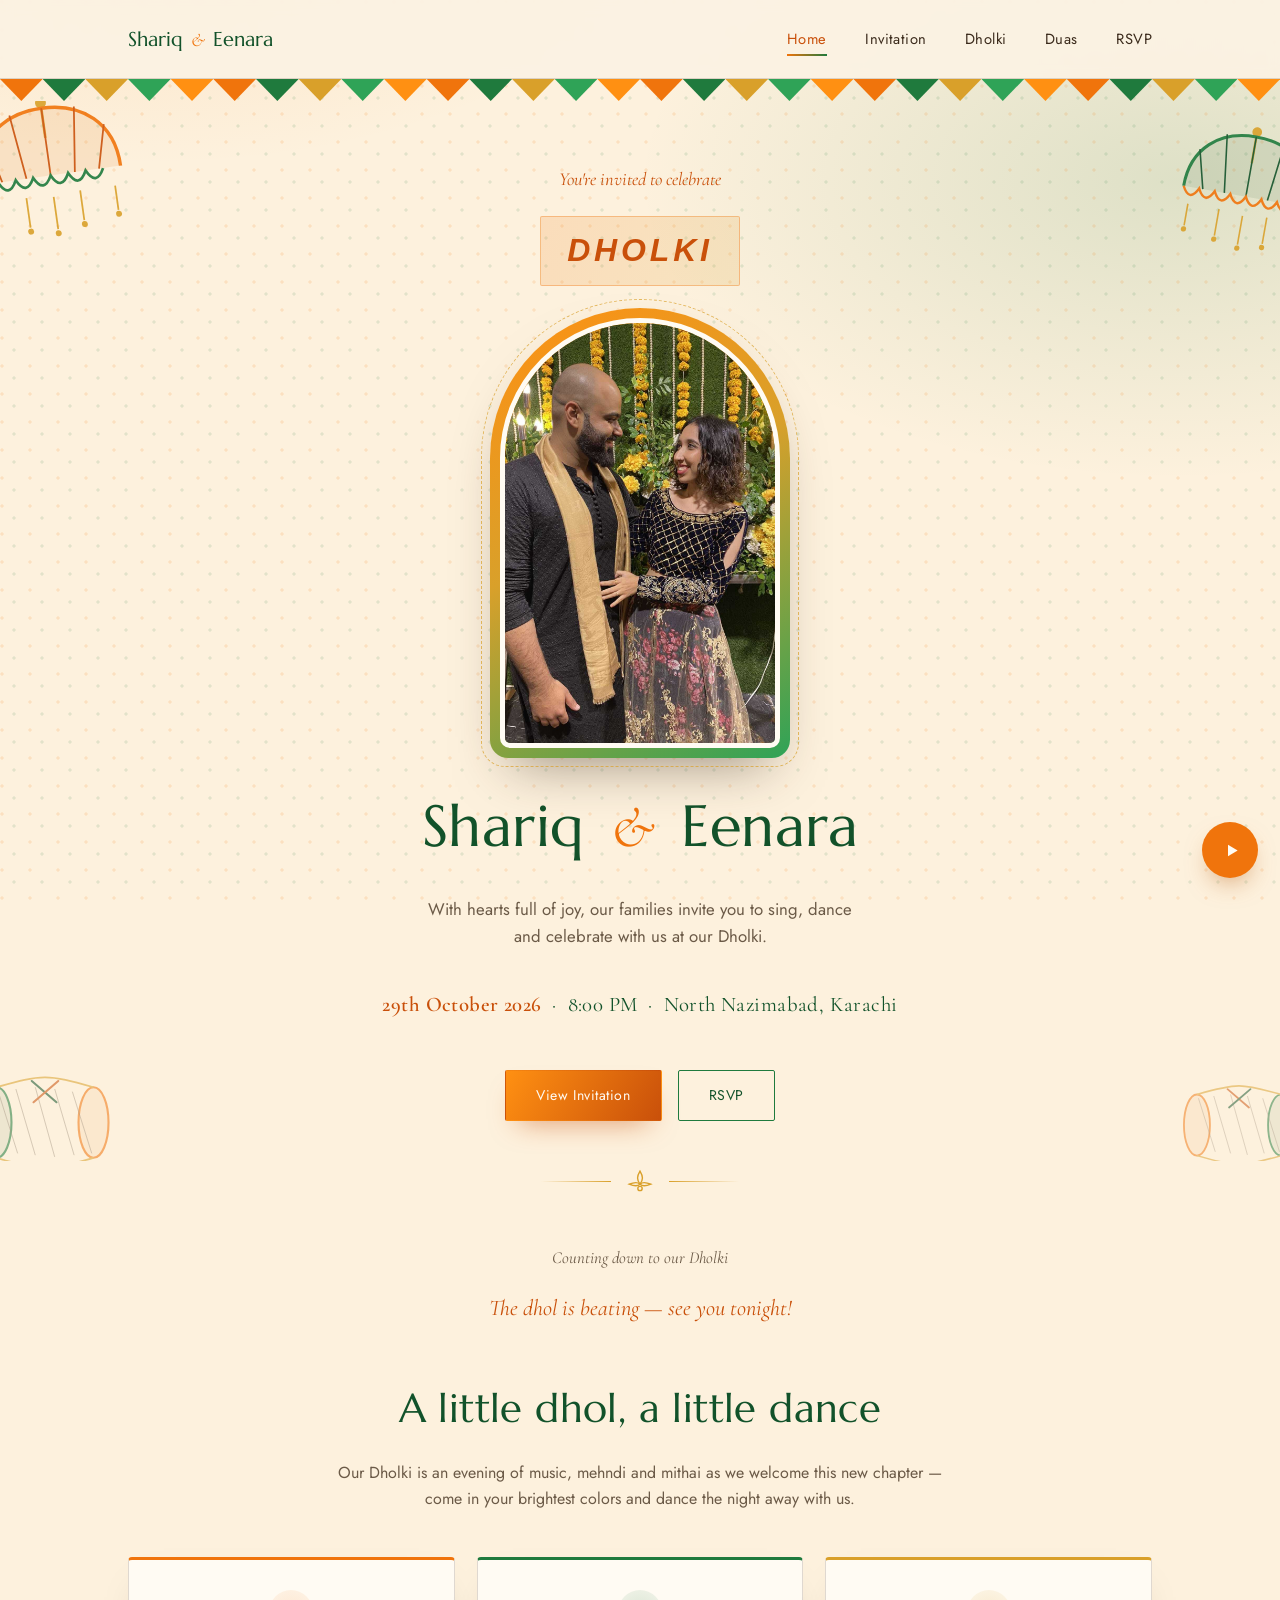
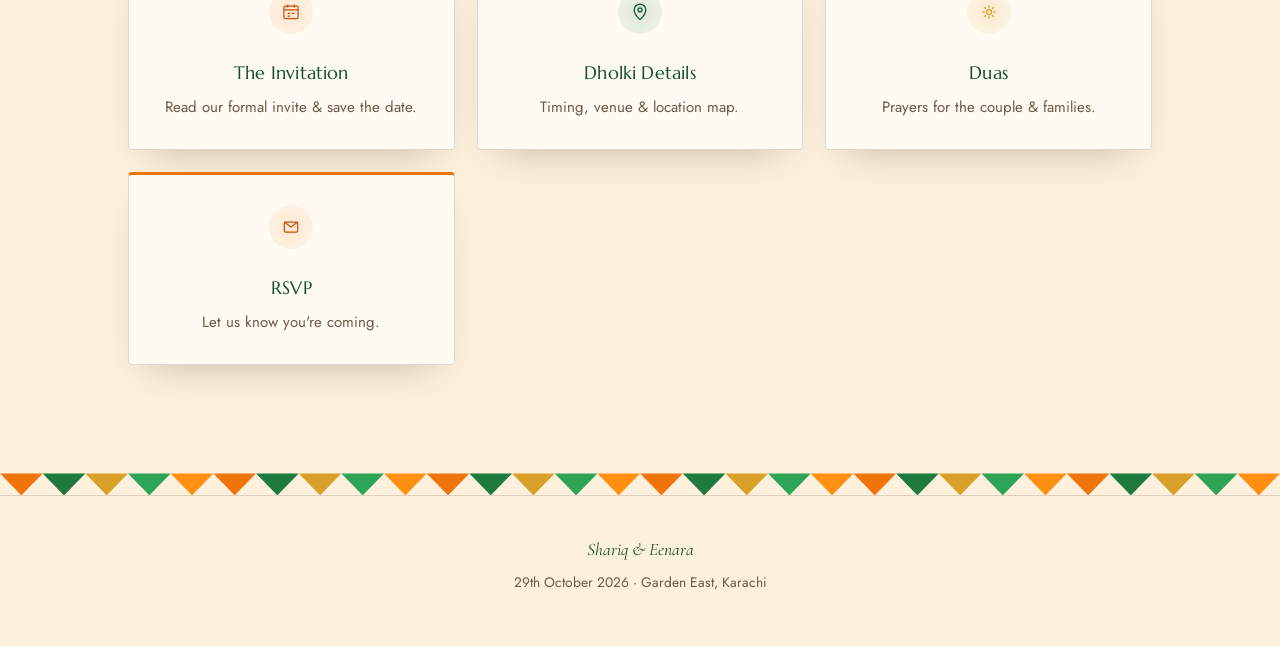
==== commit 184444b4: "Update event location in index.html" ====
--- a/index.html
+++ b/index.html
@@ -99,7 +99,7 @@
 
       <h1>Shariq <span class="amp">&amp;</span> Eenara</h1>
       <p class="hero-sub">With hearts full of joy, our families invite you to sing, dance and celebrate with us at our Dholki.</p>
-      <p class="hero-meta"><strong>29th October 2026</strong> &nbsp;&middot;&nbsp; 8:00 PM &nbsp;&middot;&nbsp; Garden East, Karachi</p>
+      <p class="hero-meta"><strong>29th October 2026</strong> &nbsp;&middot;&nbsp; 8:00 PM &nbsp;&middot;&nbsp; North Nazimabad, Karachi</p>
 
       <div class="hero-actions">
         <a href="invitation.html" class="btn btn-primary">View Invitation</a>
